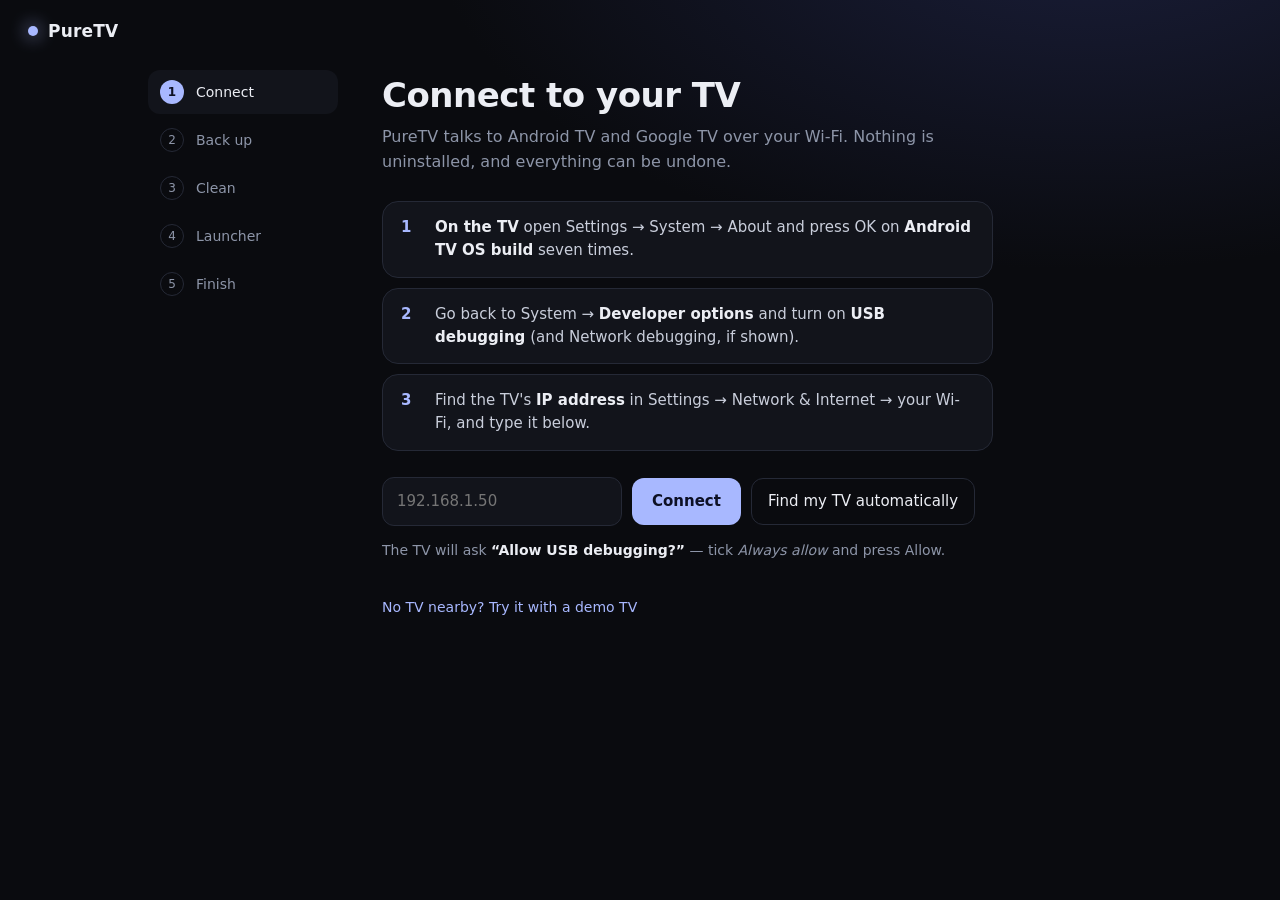
==== app/ui/index.html @ a291b2ea "PureTV: cleanyourtv-style TV cleaner with a tvOS-style home - PC app (Start PureTV.bat): finds the T" ====
<!doctype html>
<html lang="en">
<head>
<meta charset="utf-8">
<meta name="viewport" content="width=device-width, initial-scale=1">
<title>PureTV</title>
<link rel="stylesheet" href="style.css">
</head>
<body>
<header>
  <div class="brand"><span class="dot"></span>PureTV</div>
  <div class="spacer"></div>
  <div id="chip" class="chip" hidden></div>
  <button id="restoreTop" class="ghost" hidden>Restore TV</button>
</header>

<main>
  <nav id="steps">
    <button data-step="connect"><i>1</i><span>Connect</span></button>
    <button data-step="backup"><i>2</i><span>Back up</span></button>
    <button data-step="clean"><i>3</i><span>Clean</span></button>
    <button data-step="launcher"><i>4</i><span>Launcher</span></button>
    <button data-step="done"><i>5</i><span>Finish</span></button>
  </nav>

  <section id="connect" class="panel">
    <h1>Connect to your TV</h1>
    <p class="lead">PureTV talks to Android TV and Google TV over your Wi-Fi. Nothing is uninstalled, and everything can be undone.</p>
    <ol class="how">
      <li><b>On the TV</b> open Settings → System → About and press OK on <b>Android TV OS build</b> seven times.</li>
      <li>Go back to System → <b>Developer options</b> and turn on <b>USB debugging</b> (and Network debugging, if shown).</li>
      <li>Find the TV's <b>IP address</b> in Settings → Network &amp; Internet → your Wi-Fi, and type it below.</li>
    </ol>
    <form id="connectForm" class="row">
      <input id="host" placeholder="192.168.1.50" autocomplete="off" spellcheck="false" inputmode="decimal">
      <button class="primary" id="connectBtn">Connect</button>
      <button type="button" class="ghost" id="findBtn">Find my TV automatically</button>
    </form>
    <div id="found" class="found" hidden></div>
    <p class="hint">The TV will ask <b>“Allow USB debugging?”</b> — tick <i>Always allow</i> and press Allow.</p>
    <p id="connectErr" class="error" hidden></p>
    <button id="demoBtn" class="link">No TV nearby? Try it with a demo TV</button>
  </section>

  <section id="backup" class="panel" hidden>
    <h1>Back up first</h1>
    <p class="lead">Before anything changes, PureTV writes down every app's on/off state, your Home screen and the TV's settings. Restore replays it exactly.</p>
    <div class="card device" id="deviceCard"></div>
    <div id="backupState" class="note" hidden></div>
    <div class="row">
      <button class="primary" id="backupBtn">Back up my TV</button>
      <button class="ghost" id="backupNext" hidden>Continue</button>
    </div>
  </section>

  <section id="clean" class="panel" hidden>
    <h1>Clean</h1>
    <p class="lead">Chosen from <span id="listCount"></span> community-tested TV lists. Apps are switched off, never deleted. Core system parts are locked.</p>
    <div class="toolbar">
      <input id="filter" placeholder="Search apps" autocomplete="off">
      <label class="switch"><input type="checkbox" id="anim" checked><span></span>Faster animations</label>
      <label class="switch"><input type="checkbox" id="dns"><span></span>Block ads inside apps</label>
    </div>
    <p class="hint" id="dnsNote" hidden>Uses Android's Private DNS with AdGuard DNS: ad and tracker domains stop loading in every app. It does <b>not</b> block YouTube ads, and AdGuard sees which sites the TV looks up. Leave it off if your router already filters (Pi-hole, AdGuard Home, a VPN). Restore turns it off again.</p>
    <div id="groups"></div>
    <div class="sticky">
      <div id="pickCount" class="muted"></div>
      <div class="spacer"></div>
      <button class="ghost" id="cacheBtn">Clear app caches</button>
      <button class="ghost" id="cleanSkip">Skip</button>
      <button class="primary" id="cleanBtn">Switch off</button>
    </div>
  </section>

  <section id="launcher" class="panel" hidden>
    <h1>A calmer Home screen</h1>
    <p class="lead">PureTV Home replaces the ad-filled stock home with a clock, your apps and nothing else. No ads, no recommendations, no network access.</p>
    <div class="tvpreview" aria-hidden="true">
      <div class="tvtop"><div><div class="tvclock">8:42</div><div class="tvdate">Good evening · Monday 16 November</div></div><div class="tvpills"><span>Wi-Fi</span><span>Settings</span></div></div>
      <div class="tvrow"><b></b><b class="focus"></b><b></b><b></b><b></b></div>
      <div class="tvrow small"><b></b><b></b><b></b><b></b><b></b><b></b><b></b></div>
    </div>
    <div id="launcherState" class="note" hidden></div>
    <label class="check" id="keepOpt" hidden><input type="checkbox" id="keepStock" checked>
      <span>Keep Google TV's home installed and on <small>Keeps your Google TV profiles, Apps-only mode and boot safety, as cleanyourtv's Google TV lists do. Nothing is switched off for this step.</small></span></label>
    <label class="check" id="setupOpt" hidden><input type="checkbox" id="disableSetup">
      <span>Also switch off the Google setup wizard <small>Only if Home keeps going back to Google's. On Chromecast devices this can stop phone casting. Undone by Restore.</small></span></label>
    <div class="row">
      <button class="primary" id="launcherBtn">Install and make it Home</button>
      <button class="ghost" id="launcherSkip">Skip</button>
    </div>
  </section>

  <section id="done" class="panel" hidden>
    <h1>All done</h1>
    <p class="lead" id="doneLead">Your TV is cleaner. Press Home on the remote and enjoy the quiet.</p>
    <div class="card" id="summary"></div>
    <div class="card warn">
      <b>One last thing on the TV</b>
      <p>Turn <b>USB debugging</b>, Network debugging and Wireless debugging off in Developer options, then reboot the TV and press <b>Check debugging is off</b>. PureTV Home keeps working without it; you only need it back to clean again or restore.</p>
      <div class="row" style="margin-top:12px"><button class="ghost" id="adbBtn">Check debugging is off</button></div>
      <p id="adbState" class="note" hidden></p>
    </div>
    <div class="card">
      <b>After a firmware update</b>
      <p class="muted" style="margin:6px 0 12px">An update can switch some apps back on and give Home back to the stock launcher. This finds them and switches them off again.</p>
      <button class="ghost" id="checkBtn">Check after an update</button>
    </div>
    <div class="row">
      <button class="ghost" id="restoreBtn">Restore TV to how it was</button>
      <button class="ghost" id="againBtn">Clean more</button>
    </div>
  </section>
</main>

<div id="overlay" hidden>
  <div class="sheet">
    <div class="spin" id="spin"></div>
    <h2 id="jobTitle"></h2>
    <pre id="jobLog"></pre>
    <p id="jobErr" class="error" hidden></p>
    <button class="primary" id="jobOk" hidden>OK</button>
  </div>
</div>
<script src="app.js"></script>
</body>
</html>
---- app/ui/style.css ----
:root {
  --bg: #0a0b0f; --surface: #12141b; --raised: #191c25; --line: #252936;
  --text: #eceef4; --muted: #8d95a8; --accent: #a8b8ff; --accent-ink: #0d1024;
  --good: #7be3b0; --warn: #f1c27a; --bad: #ff8f8f;
  --r: 16px;
  font-family: "Segoe UI Variable Display", "Segoe UI", system-ui, -apple-system, sans-serif;
}
* { box-sizing: border-box; }
html, body { margin: 0; height: 100%; }
body {
  background: radial-gradient(1100px 600px at 85% -10%, #1a1e3a 0%, transparent 60%), var(--bg);
  color: var(--text); font-size: 15px; line-height: 1.55; -webkit-font-smoothing: antialiased;
}
[hidden] { display: none !important; }
header { display: flex; align-items: center; gap: 12px; padding: 18px 28px; }
.brand { font-weight: 650; letter-spacing: .2px; font-size: 17px; display: flex; align-items: center; gap: 10px; }
.dot { width: 10px; height: 10px; border-radius: 50%; background: var(--accent); box-shadow: 0 0 18px var(--accent); }
.spacer { flex: 1; }
.chip { font-size: 13px; color: var(--muted); border: 1px solid var(--line); padding: 6px 12px; border-radius: 999px; }
.chip::before { content: ""; display: inline-block; width: 7px; height: 7px; border-radius: 50%; background: var(--good); margin-right: 8px; }

main { max-width: 1040px; margin: 0 auto; padding: 8px 28px 80px; display: grid; grid-template-columns: 190px 1fr; gap: 44px; }
nav { display: flex; flex-direction: column; gap: 4px; position: sticky; top: 24px; align-self: start; }
nav button {
  all: unset; display: flex; align-items: center; gap: 12px; padding: 10px 12px; border-radius: 12px;
  color: var(--muted); cursor: default; font-size: 14px;
}
nav button i {
  font-style: normal; width: 24px; height: 24px; border-radius: 50%; display: grid; place-items: center;
  border: 1px solid var(--line); font-size: 12px;
}
nav button.on { color: var(--text); background: var(--surface); }
nav button.on i { background: var(--accent); color: var(--accent-ink); border-color: transparent; font-weight: 700; }
nav button.ok i { background: transparent; border-color: var(--good); color: var(--good); }
nav button.ok, nav button.reach { cursor: pointer; }

.panel { min-width: 0; animation: in .28s ease both; }
@keyframes in { from { opacity: 0; transform: translateY(8px); } }
h1 { font-size: 34px; line-height: 1.15; margin: 6px 0 10px; font-weight: 650; letter-spacing: -.5px; }
h2 { margin: 0 0 8px; font-size: 19px; }
.lead { color: var(--muted); max-width: 60ch; margin: 0 0 26px; font-size: 16px; }
.how { margin: 0 0 26px; padding: 0; list-style: none; counter-reset: n; display: grid; gap: 10px; max-width: 64ch; }
.how li { counter-increment: n; background: var(--surface); border: 1px solid var(--line); border-radius: var(--r); padding: 14px 16px 14px 52px; position: relative; color: #c9cedb; }
.how li::before { content: counter(n); position: absolute; left: 18px; top: 14px; color: var(--accent); font-weight: 700; }
.how b, .hint b { color: var(--text); font-weight: 600; }
.row { display: flex; gap: 10px; align-items: center; flex-wrap: wrap; }
input:not([type=checkbox]) {
  background: var(--surface); border: 1px solid var(--line); color: var(--text); border-radius: 12px;
  padding: 12px 14px; font: inherit; min-width: 240px; outline: none;
}
input:focus { border-color: var(--accent); }
button { font: inherit; cursor: pointer; }
.primary { background: var(--accent); color: var(--accent-ink); border: 0; padding: 12px 20px; border-radius: 12px; font-weight: 650; }
.primary:hover { filter: brightness(1.08); }
.primary:disabled { opacity: .45; cursor: default; }
.ghost { background: transparent; color: var(--text); border: 1px solid var(--line); padding: 11px 16px; border-radius: 12px; }
.ghost:hover { background: var(--surface); }
.link { all: unset; color: var(--accent); cursor: pointer; margin-top: 22px; display: inline-block; font-size: 14px; }
.link:hover { text-decoration: underline; }
.found { display: flex; gap: 10px; flex-wrap: wrap; margin: 16px 0 6px; max-width: 64ch; }
.found .muted { width: 100%; }
.tvchip { background: var(--surface); border: 1px solid var(--line); color: var(--text); border-radius: 14px; padding: 12px 16px; text-align: left; }
.tvchip:hover { border-color: var(--accent); }
.tvchip b { display: block; } .tvchip small { color: var(--muted); }
.hint, .muted { color: var(--muted); font-size: 14px; }
.error { color: var(--bad); background: #2a1518; border: 1px solid #50262b; padding: 12px 14px; border-radius: 12px; max-width: 64ch; }
.note { background: #12221b; border: 1px solid #1f3d2f; color: #bfeed6; padding: 12px 14px; border-radius: 12px; margin: 0 0 18px; max-width: 64ch; overflow-wrap: anywhere; }
.card { background: var(--surface); border: 1px solid var(--line); border-radius: var(--r); padding: 18px 20px; margin: 0 0 18px; max-width: 64ch; }
.card.warn { border-color: #4a3c22; background: #1d1810; }
.card.warn p { margin: 6px 0 0; color: #d9c7a4; }
.device { display: grid; grid-template-columns: repeat(3, 1fr); gap: 14px; }
.device div small, .stat small { display: block; color: var(--muted); font-size: 12px; text-transform: uppercase; letter-spacing: .6px; }
.device div b { font-weight: 600; overflow-wrap: anywhere; }
#summary { display: flex; gap: 34px; }
.stat b { font-size: 30px; font-weight: 650; }

.toolbar { display: flex; gap: 16px; align-items: center; margin-bottom: 14px; flex-wrap: wrap; }
.switch, .check { display: flex; gap: 10px; align-items: center; color: #c9cedb; cursor: pointer; user-select: none; }
.switch input { display: none; }
.switch span { width: 38px; height: 22px; border-radius: 99px; background: var(--line); position: relative; transition: .15s; }
.switch span::after { content: ""; position: absolute; width: 16px; height: 16px; border-radius: 50%; background: #fff; top: 3px; left: 3px; transition: .15s; }
.switch input:checked + span { background: var(--accent); }
.switch input:checked + span::after { left: 19px; }
.check { align-items: flex-start; margin: 0 0 18px; max-width: 64ch; }
.check small { display: block; color: var(--muted); }
input[type=checkbox] { accent-color: var(--accent); width: 17px; height: 17px; margin: 3px 0 0; flex: none; }

.group { border: 1px solid var(--line); border-radius: var(--r); margin-bottom: 12px; background: var(--surface); overflow: hidden; }
.group > summary { list-style: none; display: flex; align-items: center; gap: 12px; padding: 14px 16px; cursor: pointer; }
.group > summary::-webkit-details-marker { display: none; }
.group > summary::after { content: "›"; color: var(--muted); font-size: 20px; transition: .15s; }
.group[open] > summary::after { transform: rotate(90deg); }
.group h3 { margin: 0; font-size: 15px; font-weight: 600; }
.group .sub { color: var(--muted); font-size: 13px; flex: 1; }
.badge { font-size: 12px; padding: 2px 9px; border-radius: 99px; background: var(--raised); color: var(--muted); }
.g-recommended .badge { background: #173326; color: var(--good); }
.g-optional .badge { background: #33290f; color: var(--warn); }
.all { all: unset; font-size: 13px; color: var(--accent); cursor: pointer; }
.pkg { display: flex; gap: 12px; padding: 9px 16px; border-top: 1px solid var(--line); align-items: flex-start; }
.pkg:hover { background: var(--raised); }
.pkg .t { min-width: 0; flex: 1; }
.pkg .h { font-weight: 550; overflow-wrap: anywhere; }
.pkg .n { font-family: ui-monospace, "Cascadia Mono", Consolas, monospace; font-size: 12px; color: var(--muted); overflow-wrap: anywhere; }
.pkg .d { color: var(--muted); font-size: 13px; }
.pkg .m { color: var(--muted); font-size: 12px; white-space: nowrap; padding-top: 2px; }
.pkg.off .h { text-decoration: line-through; color: var(--muted); }
.pkg .lock { width: 17px; text-align: center; color: var(--muted); flex: none; }
.sticky { position: sticky; bottom: 0; display: flex; gap: 10px; align-items: center; padding: 14px 0; background: linear-gradient(transparent, var(--bg) 35%); }

.tvpreview { aspect-ratio: 16/8; max-width: 560px; border-radius: 18px; border: 1px solid var(--line); padding: 26px 30px; margin-bottom: 20px;
  background: radial-gradient(500px 260px at 20% 0%, #232a55 0%, transparent 70%), #07080c; display: flex; flex-direction: column; gap: 14px; justify-content: flex-end; }
.tvtop { display: flex; justify-content: space-between; margin-bottom: auto; }
.tvclock { font-size: 46px; font-weight: 250; line-height: 1; letter-spacing: -1px; }
.tvdate { color: var(--muted); font-size: 12px; margin-top: 6px; }
.tvpills span { font-size: 11px; background: #ffffff14; padding: 5px 10px; border-radius: 99px; margin-left: 6px; color: #d5d9e6; }
.tvrow { display: flex; gap: 10px; }
.tvrow b { flex: 1; aspect-ratio: 16/9; border-radius: 9px; background: #ffffff12; }
.tvrow b.focus { background: linear-gradient(135deg, #a8b8ff, #6d7fe0); transform: scale(1.1); box-shadow: 0 8px 28px #6d7fe066; }
.tvrow.small b { opacity: .55; }

#overlay { position: fixed; inset: 0; background: #05060acc; backdrop-filter: blur(6px); display: grid; place-items: center; padding: 24px; }
.sheet { background: var(--surface); border: 1px solid var(--line); border-radius: 20px; padding: 26px; width: min(620px, 100%); }
.sheet pre { background: #0a0b0f; border: 1px solid var(--line); border-radius: 12px; padding: 12px 14px; max-height: 300px; overflow: auto; font: 12.5px/1.6 ui-monospace, Consolas, monospace; color: #b9c0d0; white-space: pre-wrap; overflow-wrap: anywhere; min-height: 60px; margin: 12px 0; }
.spin { width: 22px; height: 22px; border-radius: 50%; border: 2px solid var(--line); border-top-color: var(--accent); animation: sp .8s linear infinite; margin-bottom: 14px; }
@keyframes sp { to { transform: rotate(360deg); } }

@media (max-width: 760px) {
  main { grid-template-columns: 1fr; gap: 18px; padding: 0 16px 60px; }
  nav { flex-direction: row; position: static; overflow-x: auto; }
  nav button span { display: none; }
  h1 { font-size: 27px; }
  .device { grid-template-columns: 1fr 1fr; }
  input:not([type=checkbox]) { min-width: 0; flex: 1; }
}
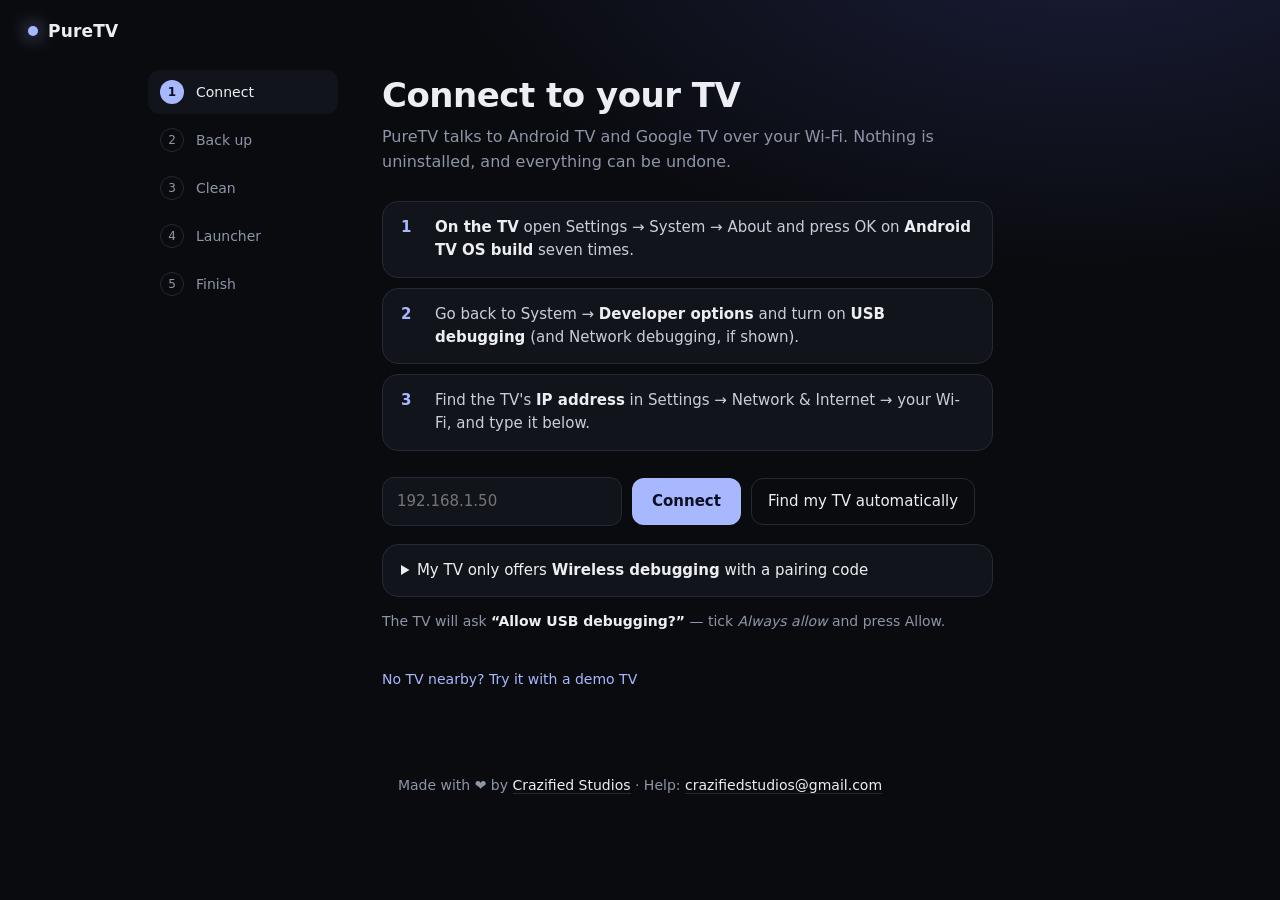
==== commit 84b2955b: "PureTV 1.1: works for anyone with an Android or Google TV - Wireless debugging pairing (pair, connec" ====
--- a/app/ui/index.html
+++ b/app/ui/index.html
@@ -37,6 +37,16 @@
       <button type="button" class="ghost" id="findBtn">Find my TV automatically</button>
     </form>
     <div id="found" class="found" hidden></div>
+    <details class="pairbox">
+      <summary>My TV only offers <b>Wireless debugging</b> with a pairing code</summary>
+      <p class="hint">Chromecast with Google TV, Google TV Streamer and some Google TV sets. On the TV open Developer options › <b>Wireless debugging</b> › <b>Pair device with pairing code</b>, and type what it shows. PureTV downloads Google's own adb tool (about 7 MB) the first time.</p>
+      <form id="pairForm" class="pairgrid">
+        <label>Pairing address<input id="pAddr" placeholder="192.168.1.20:37099" autocomplete="off"></label>
+        <label>Pairing code<input id="pCode" placeholder="123456" inputmode="numeric" maxlength="6" autocomplete="off"></label>
+        <label>Address on the Wireless debugging screen<input id="cAddr" placeholder="192.168.1.20:41235" autocomplete="off"></label>
+        <button class="primary" id="pairBtn">Pair and connect</button>
+      </form>
+    </details>
     <p class="hint">The TV will ask <b>“Allow USB debugging?”</b> — tick <i>Always allow</i> and press Allow.</p>
     <p id="connectErr" class="error" hidden></p>
     <button id="demoBtn" class="link">No TV nearby? Try it with a demo TV</button>
@@ -111,6 +121,7 @@
       <button class="ghost" id="againBtn">Clean more</button>
     </div>
   </section>
+  <footer class="madeby">Made with <span>❤️</span> by <a href="https://crazifiedstudios.com" target="_blank" rel="noopener">Crazified Studios</a> · Help: <a href="mailto:crazifiedstudios@gmail.com">crazifiedstudios@gmail.com</a></footer>
 </main>
 
 <div id="overlay" hidden>
--- a/app/ui/style.css
+++ b/app/ui/style.css
@@ -57,6 +57,13 @@
 .ghost:hover { background: var(--surface); }
 .link { all: unset; color: var(--accent); cursor: pointer; margin-top: 22px; display: inline-block; font-size: 14px; }
 .link:hover { text-decoration: underline; }
+.pairbox { margin: 18px 0 4px; max-width: 64ch; background: var(--surface); border: 1px solid var(--line); border-radius: 16px; padding: 14px 18px; }
+.pairbox summary { cursor: pointer; color: var(--text); }
+.pairgrid { display: grid; grid-template-columns: 1fr 1fr; gap: 12px; margin-top: 8px; align-items: end; }
+.pairgrid label { display: grid; gap: 6px; font-size: 13px; color: var(--muted); }
+.pairgrid label:nth-child(3) { grid-column: 1 / -1; }
+.pairgrid input { min-width: 0; }
+.pairgrid button { grid-column: 1 / -1; justify-self: start; }
 .found { display: flex; gap: 10px; flex-wrap: wrap; margin: 16px 0 6px; max-width: 64ch; }
 .found .muted { width: 100%; }
 .tvchip { background: var(--surface); border: 1px solid var(--line); color: var(--text); border-radius: 14px; padding: 12px 16px; text-align: left; }
@@ -132,3 +139,7 @@
   .device { grid-template-columns: 1fr 1fr; }
   input:not([type=checkbox]) { min-width: 0; flex: 1; }
 }
+
+footer.madeby { grid-column: 1 / -1; text-align: center; color: var(--muted); font-size: 14px; margin-top: 40px; }
+footer.madeby a { color: var(--text); text-decoration: none; border-bottom: 1px solid var(--line); }
+footer.madeby a:hover { border-color: var(--accent); }
